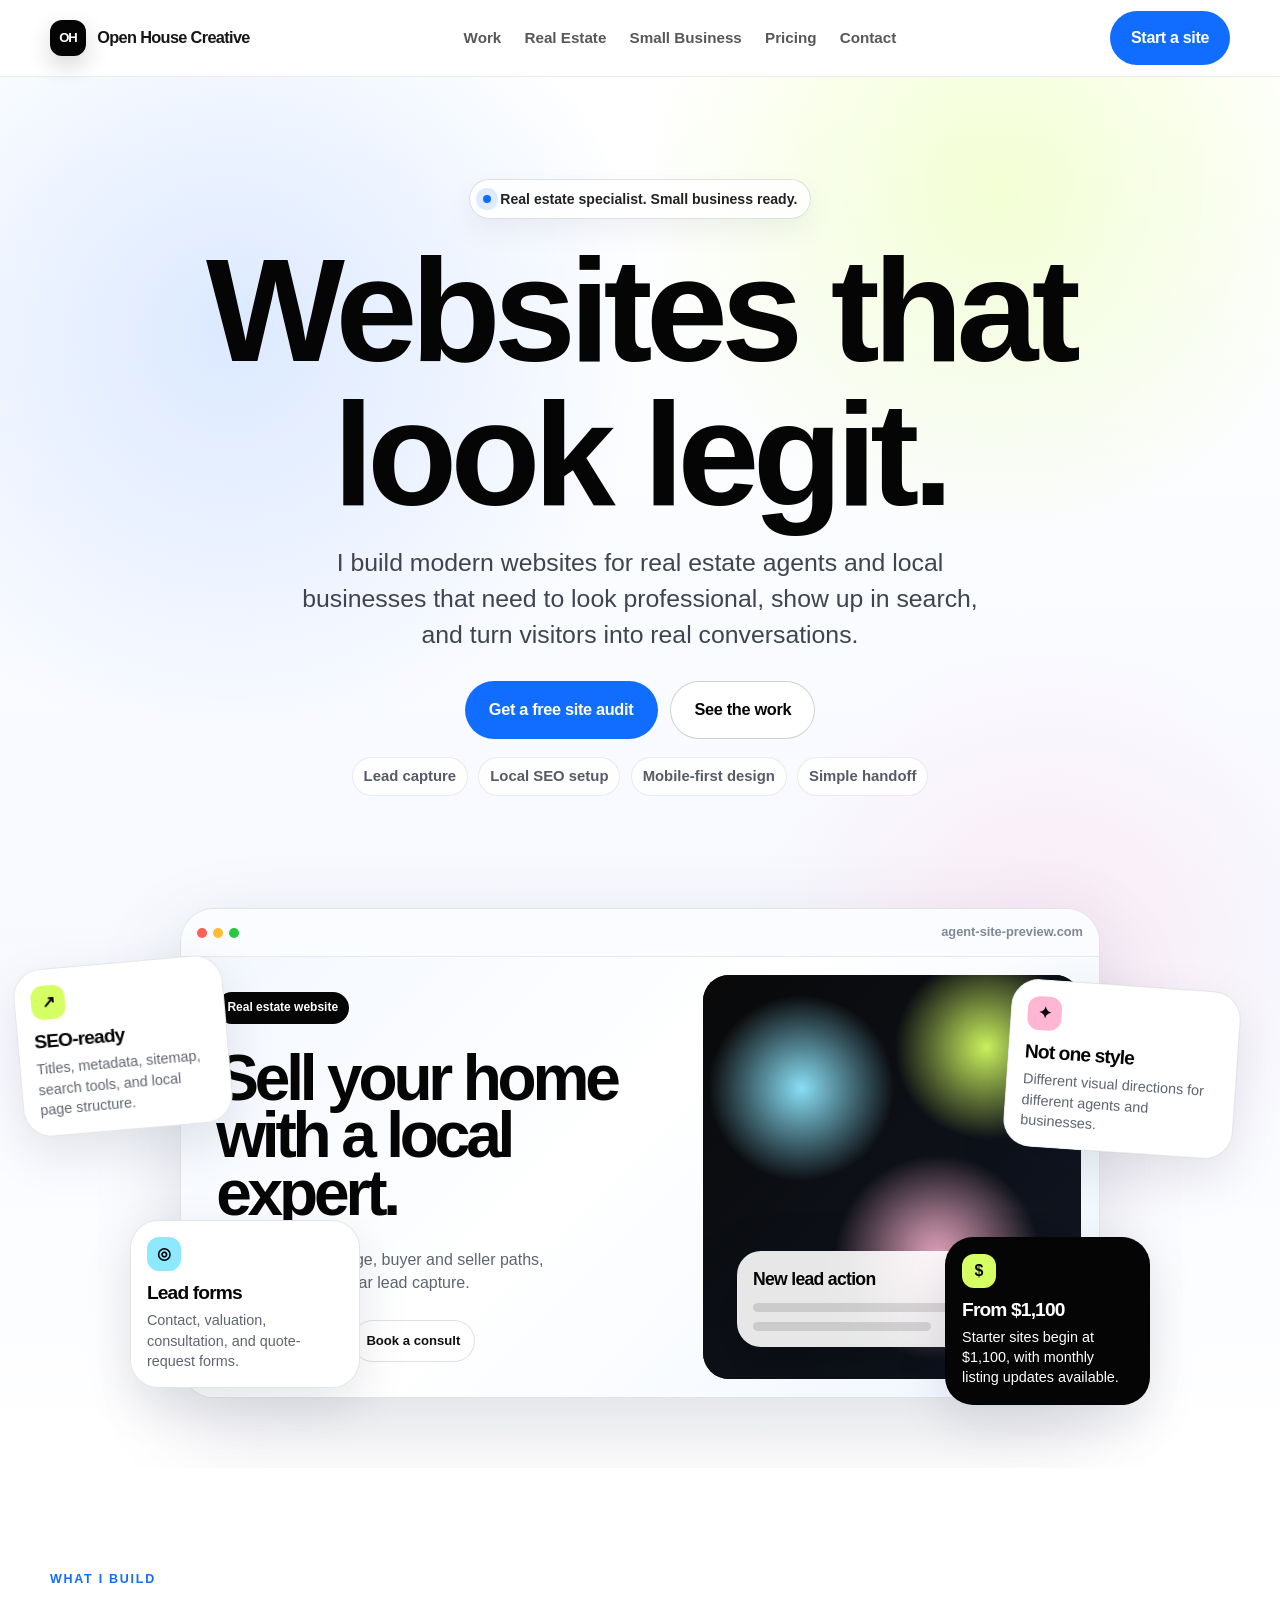
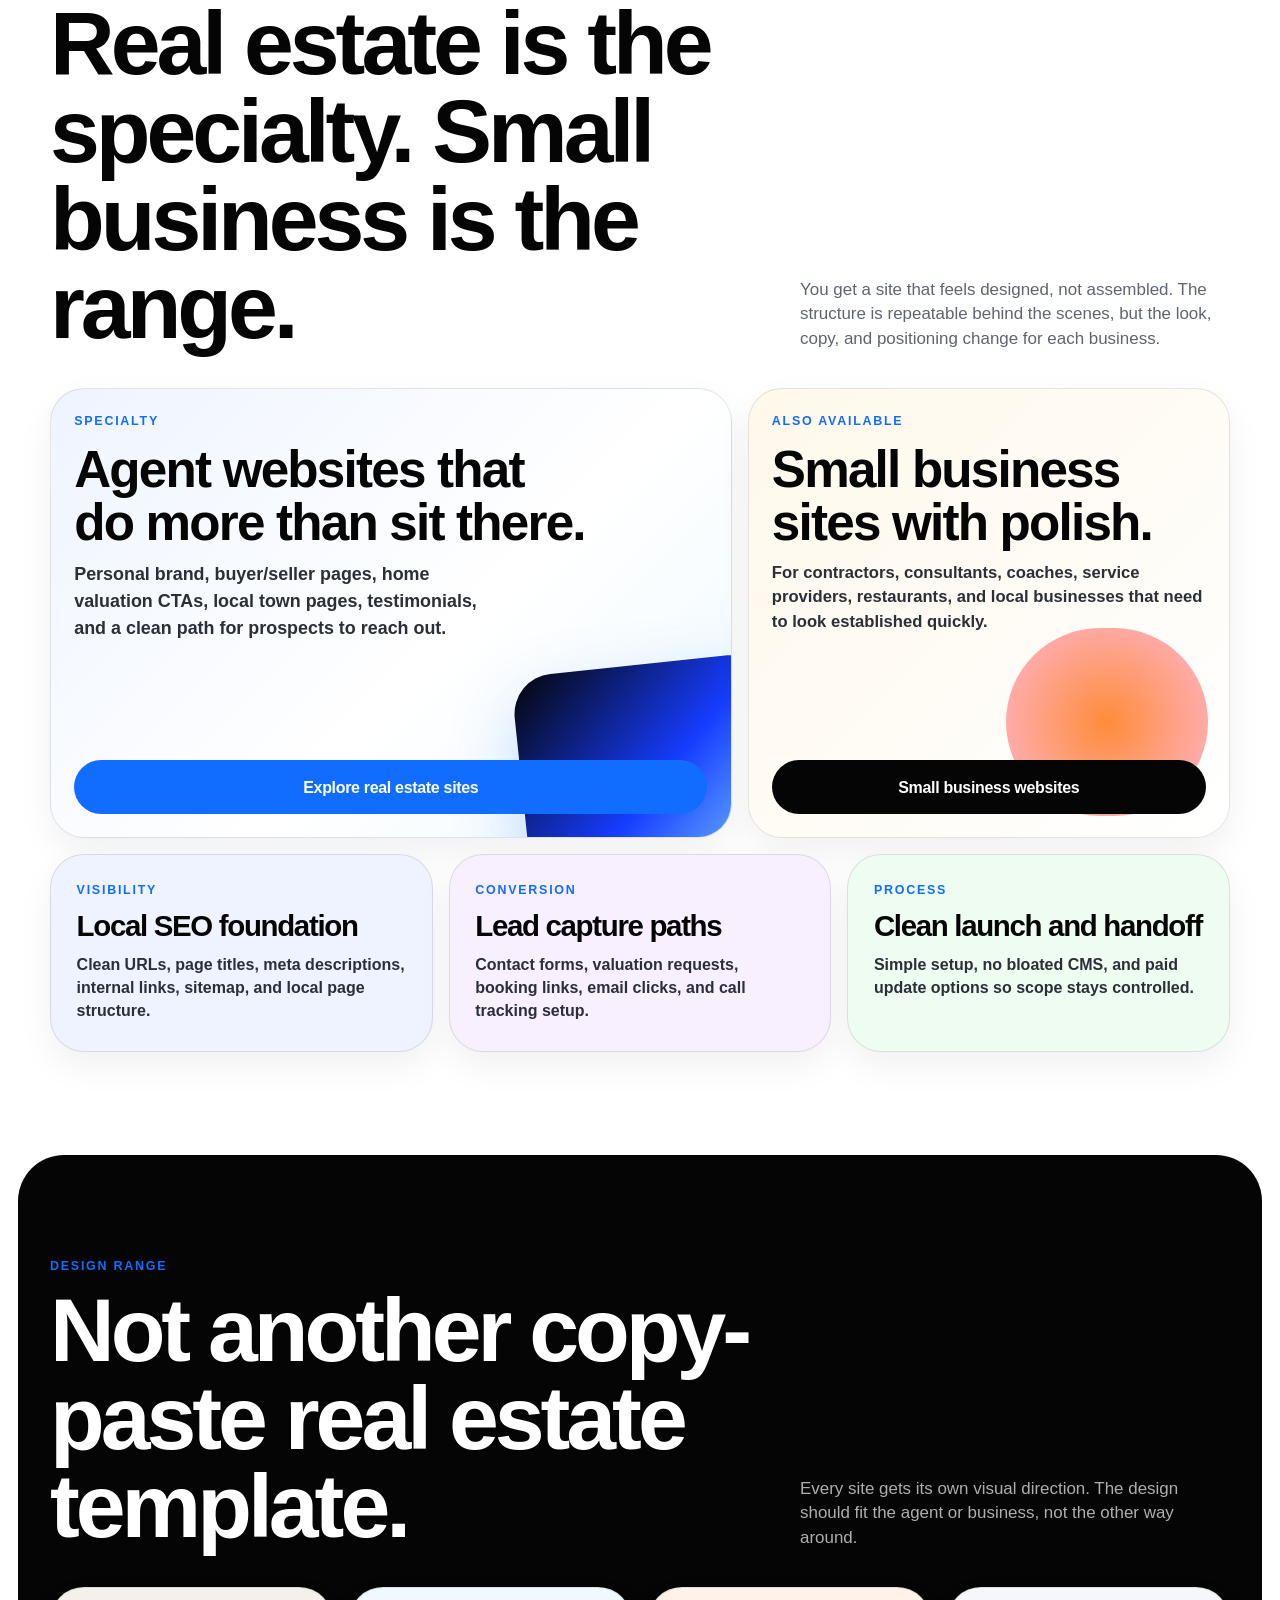
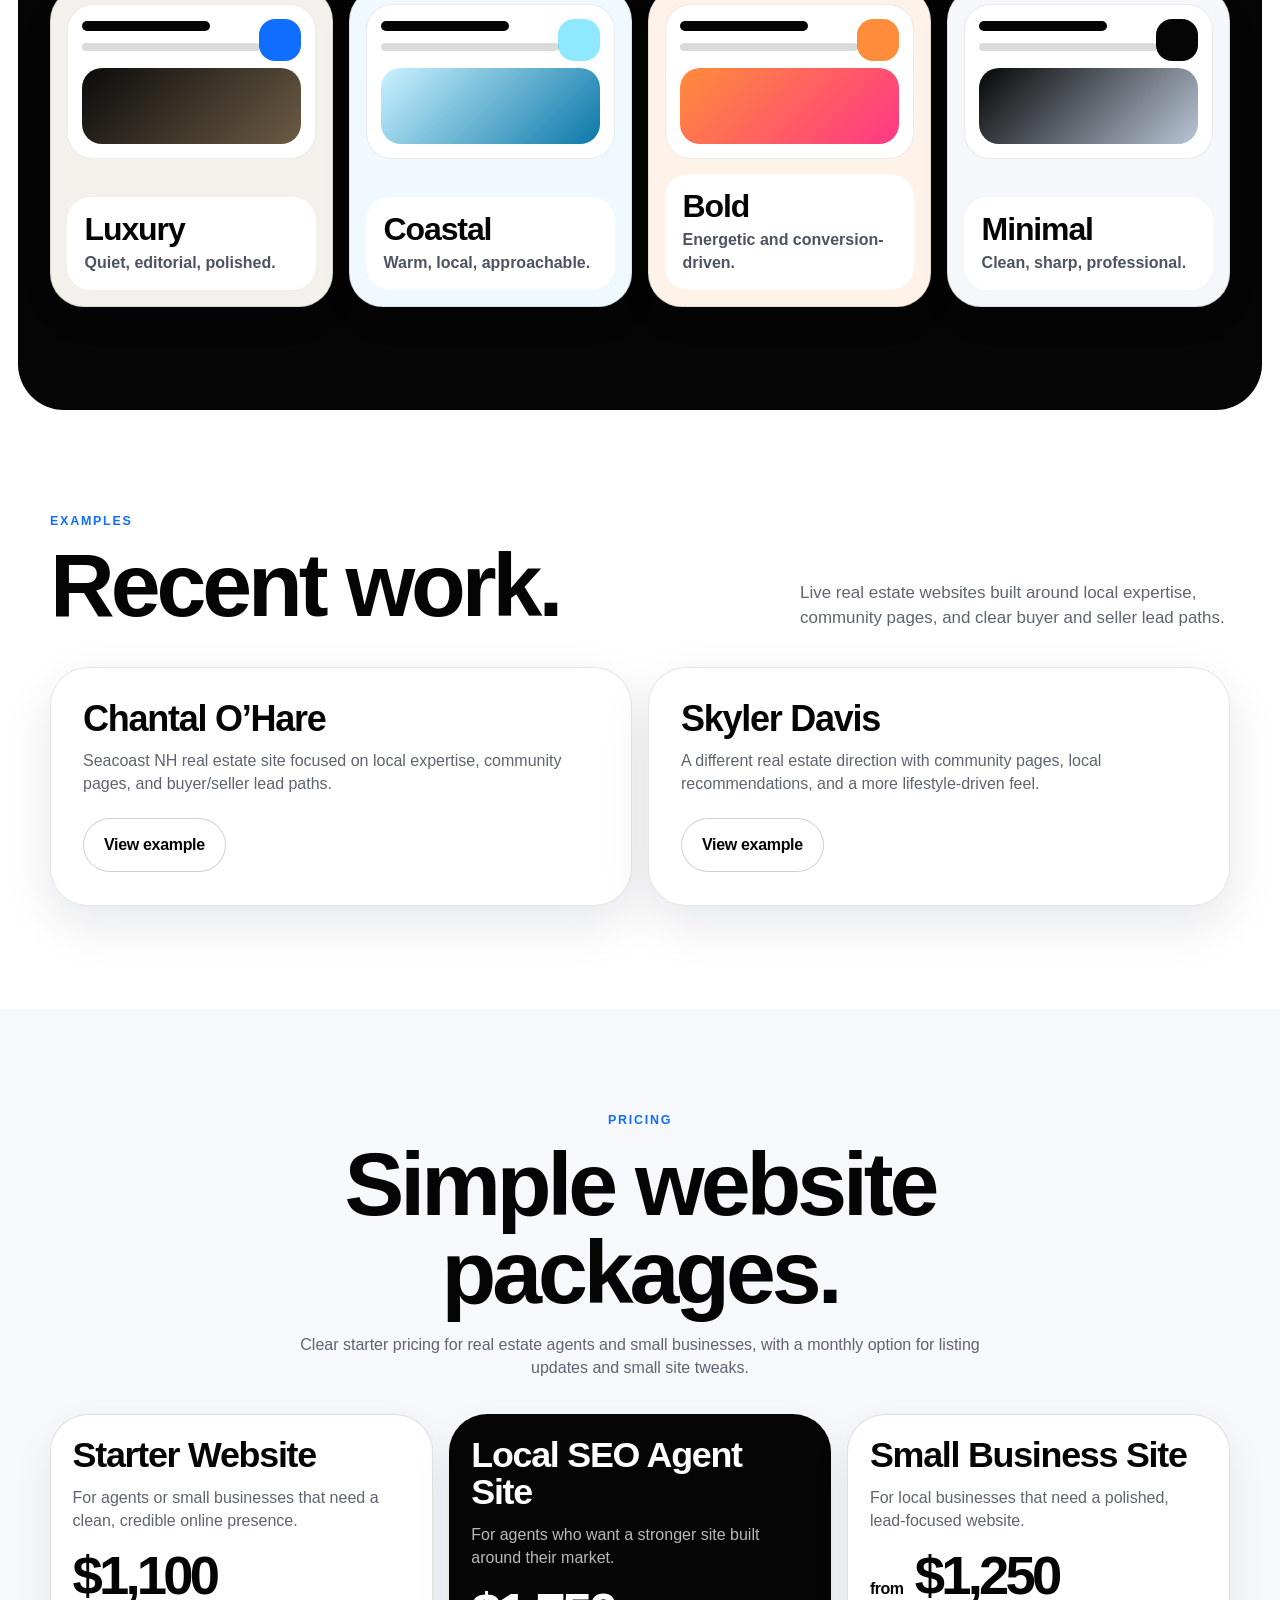
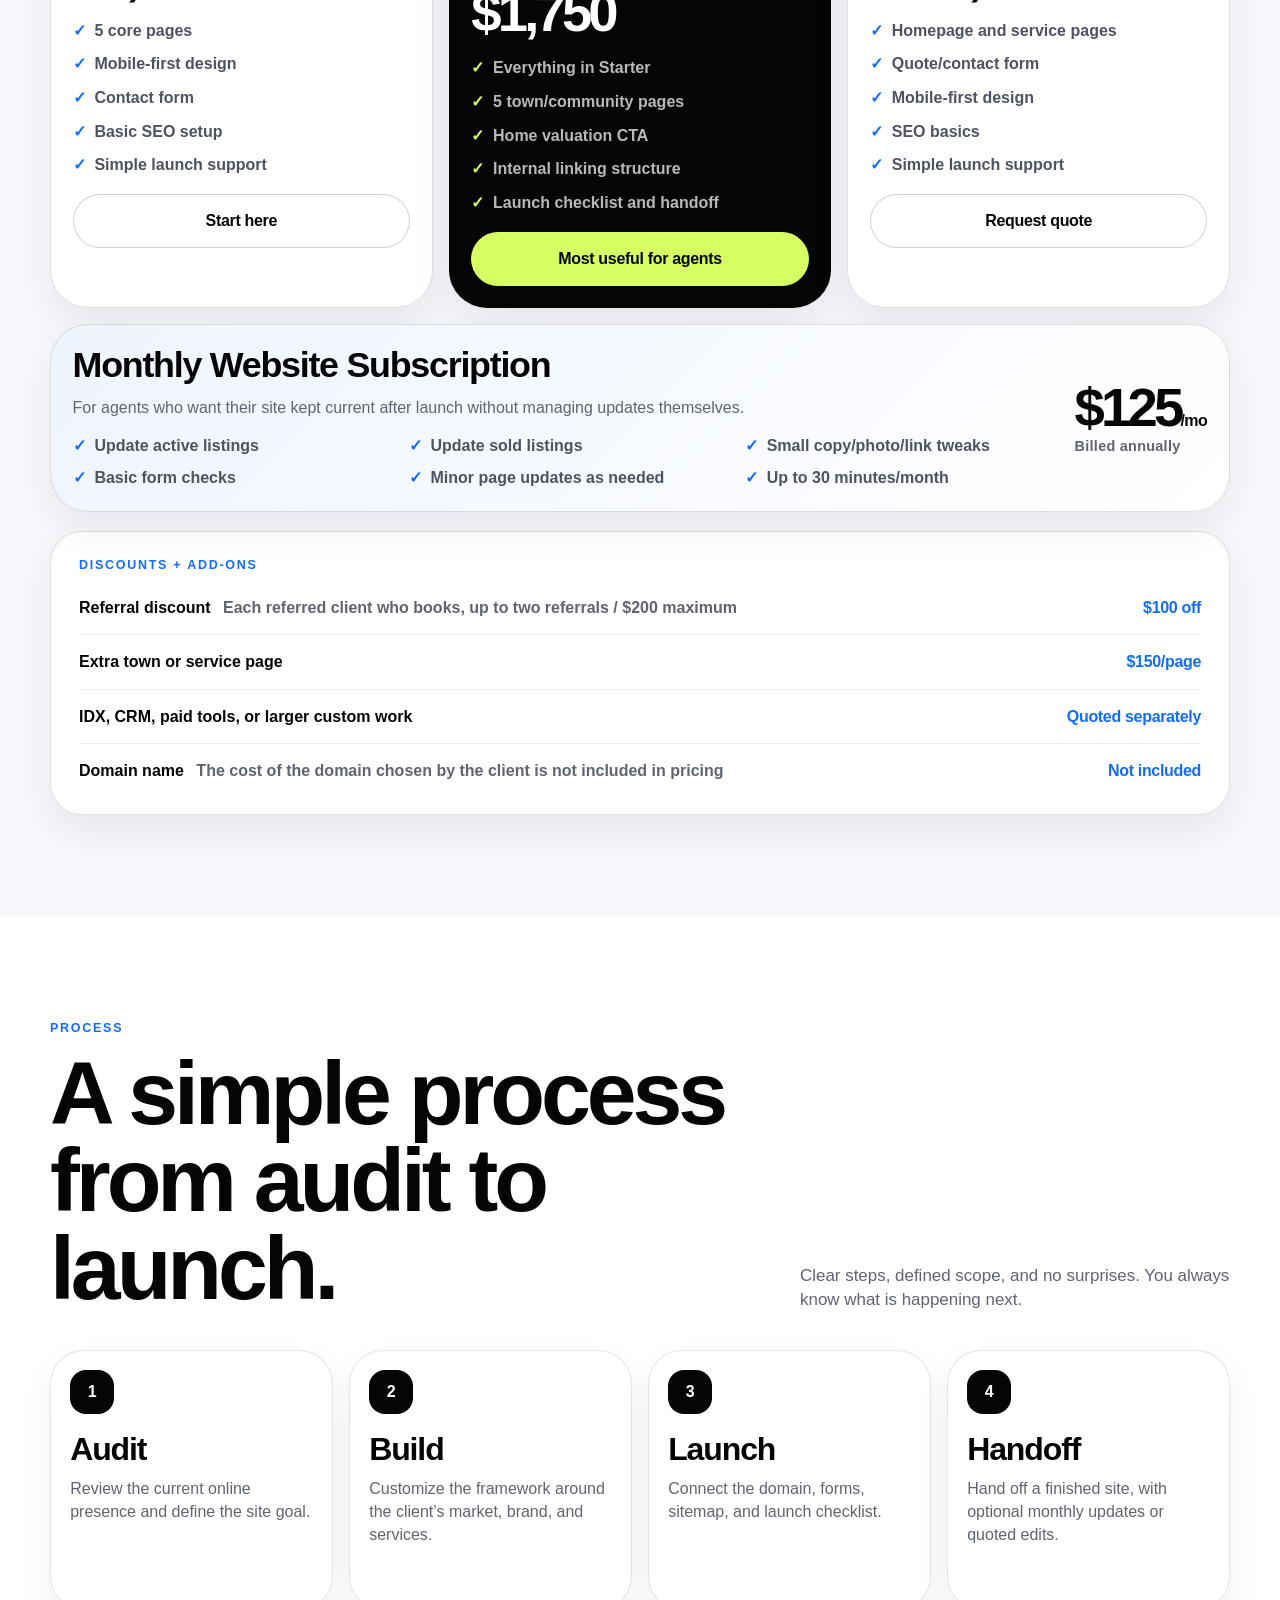
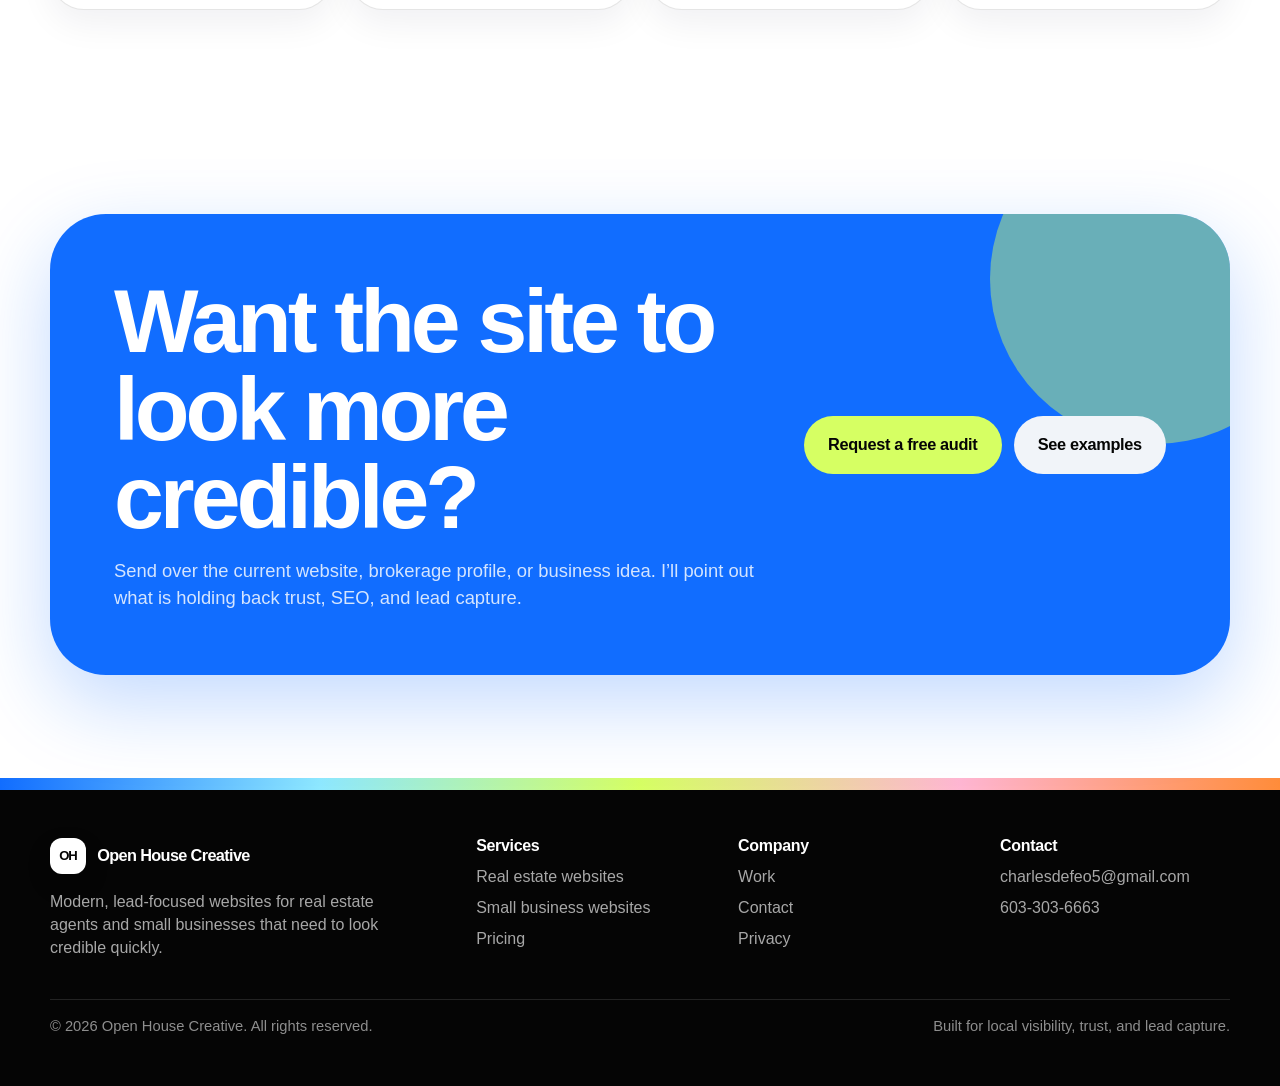
==== index.html @ 26222bb1 "Add files via upload" ====
<!doctype html>
<html lang="en">
<head>
<meta charset="utf-8">
<meta name="viewport" content="width=device-width, initial-scale=1">
<title>Open House Creative | Websites for Real Estate Agents &amp; Small Businesses</title>
<meta name="description" content="Premium, lead-focused websites for real estate agents and small businesses. Clean design, local SEO structure, conversion-focused pages, and simple pricing.">
<meta name="robots" content="index, follow">
<link rel="canonical" href="https://www.defeowebstudio.com/">
<meta property="og:title" content="Open House Creative | Websites for Real Estate Agents &amp; Small Businesses">
<meta property="og:description" content="Premium, lead-focused websites for real estate agents and small businesses. Clean design, local SEO structure, conversion-focused pages, and simple pricing.">
<meta property="og:type" content="website">
<meta property="og:url" content="https://www.defeowebstudio.com/">
<meta property="og:site_name" content="Open House Creative">
<meta name="twitter:card" content="summary">
<meta name="theme-color" content="#ffffff">
<link rel="icon" href="data:image/svg+xml,%3Csvg xmlns=%22http://www.w3.org/2000/svg%22 viewBox=%220 0 64 64%22%3E%3Crect width=%2264%22 height=%2264%22 rx=%2216%22 fill=%22%23050505%22/%3E%3Ctext x=%2232%22 y=%2245%22 font-family=%22Arial,sans-serif%22 font-size=%2228%22 font-weight=%22900%22 fill=%22%23fff%22 text-anchor=%22middle%22%3EOH%3C/text%3E%3C/svg%3E">
<style>
:root{
  --blue:#116dff;
  --blue2:#0049d8;
  --ink:#050505;
  --text:#161616;
  --muted:#5f6470;
  --soft:#f5f7fb;
  --soft2:#eef3ff;
  --line:rgba(5,5,5,.11);
  --white:#fff;
  --lime:#d6ff63;
  --pink:#ffb6d2;
  --orange:#ff8c3a;
  --aqua:#8ee8ff;
  --purple:#cab7ff;
  --shadow:0 30px 90px rgba(7,19,48,.13);
  --shadow2:0 18px 50px rgba(7,19,48,.10);
  --radius:32px;
  --radius2:46px;
  --max:1180px;
}
*{box-sizing:border-box}
html{scroll-behavior:smooth}
body{
  margin:0;
  font-family: ui-sans-serif, -apple-system, BlinkMacSystemFont, "Segoe UI", Roboto, Helvetica, Arial, sans-serif;
  color:var(--text);
  background:#fff;
  line-height:1.45;
  text-rendering:optimizeLegibility;
}
a{color:inherit;text-decoration:none}
img,svg{display:block;max-width:100%}
p{margin:0;color:var(--muted)}
h1,h2,h3,h4{margin:0;color:var(--ink);letter-spacing:-.065em;line-height:.94}
h1{font-size:clamp(4.2rem,11.5vw,10.6rem);font-weight:900;text-align:center;max-width:1120px;margin-inline:auto}
h2{font-size:clamp(3.1rem,7vw,7.2rem);font-weight:900;max-width:980px}
h3{font-size:clamp(1.65rem,2.8vw,3rem);font-weight:860;letter-spacing:-.055em}
.container{width:min(calc(100% - 36px),var(--max));margin-inline:auto}.wide{width:min(calc(100% - 36px),1380px);margin-inline:auto}
.skip{position:absolute;left:-9999px;top:auto}.skip:focus{left:1rem;top:1rem;z-index:1000;background:#fff;border:2px solid #000;border-radius:999px;padding:.7rem 1rem}
.topbar{position:sticky;top:0;z-index:90;background:rgba(255,255,255,.78);backdrop-filter:blur(24px);border-bottom:1px solid rgba(5,5,5,.075)}
.nav{height:76px;display:flex;align-items:center;justify-content:space-between;gap:1.1rem}.brand{display:flex;align-items:center;gap:.7rem;font-weight:800;letter-spacing:-.04em;font-size:1.02rem}.brand-mark{width:36px;height:36px;font-size:.82rem;border-radius:12px;background:#050505;color:#fff;display:grid;place-items:center;font-weight:900;letter-spacing:-.08em;box-shadow:0 10px 24px rgba(0,0,0,.16)}
.nav-links{display:flex;gap:1.45rem;align-items:center;font-weight:720;font-size:.95rem;color:#333}.nav-links a{opacity:.82}.nav-links a:hover,.nav-links a.active{opacity:1;color:var(--blue)}
.nav-actions{display:flex;align-items:center;gap:.75rem}.mobile-toggle{display:none;appearance:none;border:1px solid var(--line);border-radius:999px;background:#fff;padding:.75rem 1rem;font-weight:800}
.btn{display:inline-flex;align-items:center;justify-content:center;min-height:50px;padding:.9rem 1.25rem;border-radius:999px;font-weight:850;letter-spacing:-.02em;border:1.5px solid transparent;transition:transform .2s ease, box-shadow .2s ease, background .2s ease, border-color .2s ease;cursor:pointer;text-align:center;white-space:nowrap}.btn:hover{transform:translateY(-2px);box-shadow:0 15px 35px rgba(0,0,0,.12)}.btn-primary{background:var(--blue);color:#fff}.btn-primary:hover{background:#0757d9}.btn-dark{background:#050505;color:#fff}.btn-soft{background:#f1f4f9;color:#050505}.btn-outline{background:#fff;border-color:rgba(5,5,5,.18);color:#050505}.btn-lime{background:var(--lime);color:#050505}.btn-lg{min-height:58px;padding:1rem 1.45rem;font-size:1.02rem}
.hero{position:relative;overflow:hidden;padding:clamp(4rem,8vw,7.8rem) 0 2.2rem;background:linear-gradient(180deg,#fff 0%,#f7f9ff 62%,#fff 100%)}.hero::before{content:"";position:absolute;inset:0;background:radial-gradient(circle at 18% 18%,rgba(17,109,255,.14),transparent 27%),radial-gradient(circle at 78% 8%,rgba(214,255,99,.28),transparent 22%),radial-gradient(circle at 82% 62%,rgba(255,182,210,.22),transparent 22%);pointer-events:none}.hero-inner{position:relative;z-index:1;text-align:center}.eyebrow{display:inline-flex;align-items:center;gap:.6rem;border:1px solid rgba(5,5,5,.12);border-radius:999px;background:rgba(255,255,255,.8);box-shadow:0 12px 30px rgba(7,19,48,.06);padding:.55rem .8rem;font-size:.88rem;font-weight:800;color:#222;margin-bottom:1.15rem}.eyebrow .pulse{width:8px;height:8px;border-radius:50%;background:var(--blue);box-shadow:0 0 0 7px rgba(17,109,255,.13)}
.hero-lede{font-size:clamp(1.15rem,2.2vw,1.55rem);max-width:720px;margin:1.15rem auto 0;color:#3f4450;font-weight:520}.hero-actions{display:flex;flex-wrap:wrap;justify-content:center;gap:.8rem;margin-top:1.75rem}.hero-mini{margin-top:1.15rem;display:flex;flex-wrap:wrap;justify-content:center;gap:.65rem;color:#565b65;font-size:.93rem;font-weight:730}.hero-mini span{background:rgba(255,255,255,.78);border:1px solid rgba(5,5,5,.08);border-radius:999px;padding:.48rem .68rem}.showcase{position:relative;margin-top:clamp(2.8rem,6vw,5rem);min-height:560px}.showcase-stage{position:absolute;inset:0;display:grid;place-items:center}.browser{width:min(920px,92vw);border-radius:34px;background:#fff;box-shadow:var(--shadow);border:1px solid rgba(5,5,5,.11);overflow:hidden}.browser-top{height:48px;display:flex;align-items:center;justify-content:space-between;padding:0 1rem;background:#fbfcff;border-bottom:1px solid rgba(5,5,5,.08);color:#808895;font-weight:800;font-size:.8rem}.dots{display:flex;gap:.38rem}.dot{width:10px;height:10px;border-radius:50%;background:#ff5f57}.dot:nth-child(2){background:#febc2e}.dot:nth-child(3){background:#28c840}.browser-body{height:440px;background:linear-gradient(135deg,#f3f7ff 0%,#fff 45%,#eff5ff 100%);display:grid;grid-template-columns:1fr .82fr;gap:0}.mock-left{padding:2.2rem;display:flex;flex-direction:column;justify-content:space-between}.mock-kicker{width:max-content;border-radius:999px;background:#050505;color:#fff;padding:.45rem .7rem;font-size:.75rem;font-weight:850}.mock-title{font-size:clamp(2.5rem,5vw,5.2rem);line-height:.9;letter-spacing:-.065em;font-weight:900;color:#050505;max-width:440px}.mock-copy{font-size:1rem;max-width:360px}.mock-actions{display:flex;gap:.55rem;flex-wrap:wrap}.mock-pill{height:42px;border-radius:999px;padding:0 .85rem;display:inline-flex;align-items:center;background:#fff;border:1px solid rgba(5,5,5,.12);font-size:.82rem;font-weight:800;color:#111}.mock-right{position:relative;overflow:hidden;background:#050505;margin:1.1rem;border-radius:26px}.mock-right::before{content:"";position:absolute;inset:0;background:radial-gradient(circle at 26% 28%,var(--aqua),transparent 23%),radial-gradient(circle at 75% 18%,var(--lime),transparent 21%),radial-gradient(circle at 62% 70%,var(--pink),transparent 28%),linear-gradient(135deg,#0a0a0a,#121826);opacity:.96}.mock-card{position:absolute;left:9%;right:9%;bottom:8%;background:rgba(255,255,255,.9);backdrop-filter:blur(15px);border-radius:24px;padding:1rem;box-shadow:0 24px 60px rgba(0,0,0,.28)}.mock-card strong{display:block;color:#050505;font-size:1.1rem;letter-spacing:-.04em}.mock-line{height:9px;background:rgba(5,5,5,.12);border-radius:99px;margin-top:.65rem}.mock-line.short{width:64%}.float{position:absolute;z-index:3;background:#fff;border:1px solid rgba(5,5,5,.1);box-shadow:var(--shadow2);border-radius:28px;padding:1rem}.float h4{font-size:1.2rem;letter-spacing:-.045em;margin-bottom:.3rem}.float p{font-size:.9rem}.float-1{left:0;top:16%;width:210px;transform:rotate(-5deg)}.float-2{right:2%;top:20%;width:230px;transform:rotate(4deg)}.float-3{left:9%;bottom:8%;width:230px}.float-4{right:9%;bottom:5%;width:205px;background:#050505}.float-4 h4,.float-4 p{color:#fff}.spark{width:34px;height:34px;border-radius:12px;background:var(--lime);display:grid;place-items:center;margin-bottom:.7rem;color:#050505;font-weight:900}.section{padding:clamp(4.8rem,8vw,8.5rem) 0}.section-head{display:flex;justify-content:space-between;gap:2rem;align-items:flex-end;margin-bottom:2.3rem}.section-head p{max-width:430px;font-size:1.06rem}.kicker{color:var(--blue);font-weight:900;text-transform:uppercase;letter-spacing:.14em;font-size:.78rem;margin-bottom:.75rem}.center{text-align:center}.center h2,.center p{margin-inline:auto}.center p{max-width:680px}.black-section{background:#050505;color:#fff;border-radius:46px;margin-inline:18px}.black-section h2,.black-section h3{color:#fff}.black-section p{color:rgba(255,255,255,.68)}.solution-grid{display:grid;grid-template-columns:repeat(12,1fr);gap:1rem}.solution-card{position:relative;min-height:350px;border:1px solid rgba(5,5,5,.1);border-radius:34px;overflow:hidden;background:#f6f8fb;box-shadow:0 14px 35px rgba(7,19,48,.06);padding:1.45rem;display:flex;flex-direction:column;justify-content:space-between}.solution-card.large{grid-column:span 7;min-height:450px}.solution-card.side{grid-column:span 5}.solution-card.third{grid-column:span 4}.solution-card h3{font-size:clamp(2.1rem,4vw,4.6rem);max-width:520px}.solution-card p{max-width:520px;font-size:1.04rem}.real-card{background:linear-gradient(135deg,#eef4ff,#fff 58%,#eef9ff)}.real-card::after{content:"";position:absolute;right:-5%;bottom:-14%;width:430px;height:330px;border-radius:48px;background:linear-gradient(135deg,#050505,#163cff 52%,#8ee8ff);transform:rotate(-6deg);box-shadow:0 30px 70px rgba(17,109,255,.25)}.real-card .inside{position:relative;z-index:1}.biz-card{background:linear-gradient(135deg,#fff8eb,#fff)}.biz-card::after{content:"";position:absolute;right:1.3rem;bottom:1.3rem;width:42%;height:42%;border-radius:999px;background:radial-gradient(circle,var(--orange),var(--pink));filter:blur(.2px)}.seo-card{background:#eef3ff}.lead-card{background:#f8f0ff}.handoff-card{background:#effcf2}.range{display:grid;grid-template-columns:repeat(4,1fr);gap:1rem}.range-card{min-height:320px;border-radius:34px;padding:1rem;overflow:hidden;display:flex;flex-direction:column;justify-content:space-between;border:1px solid rgba(5,5,5,.1);box-shadow:0 14px 35px rgba(7,19,48,.06)}.range-card h3{font-size:2.35rem}.range-card p{font-weight:620}.thumb{height:155px;border-radius:26px;position:relative;overflow:hidden;background:#fff;border:1px solid rgba(5,5,5,.08)}.thumb::before,.thumb::after{content:"";position:absolute;border-radius:999px}.thumb::before{left:14px;top:16px;height:10px;width:52%;background:#050505}.thumb::after{left:14px;top:38px;height:8px;width:72%;background:rgba(5,5,5,.14)}.thumb .chip{position:absolute;right:14px;top:14px;width:42px;height:42px;border-radius:16px;background:var(--blue)}.thumb .photo{position:absolute;left:14px;right:14px;bottom:14px;height:76px;border-radius:20px;background:linear-gradient(135deg,#111,#116dff)}.lux{background:#f4f1ec}.lux .photo{background:linear-gradient(135deg,#0b0b0c,#6c5c44)}.coastal{background:#eff9ff}.coastal .photo{background:linear-gradient(135deg,#caf2ff,#0b77a8)}.bold{background:#fff2e8}.bold .photo{background:linear-gradient(135deg,#ff8c3a,#ff3786)}.minimal{background:#f6f7fb}.minimal .photo{background:linear-gradient(135deg,#050505,#b9c6d6)}.work-grid{display:grid;grid-template-columns:1fr 1fr;gap:1rem}.work-card{border-radius:38px;overflow:hidden;border:1px solid rgba(5,5,5,.1);background:#fff;box-shadow:var(--shadow2)}.work-visual{height:330px;background:#f6f8fb;position:relative;overflow:hidden;padding:1.1rem}.screen-mini{height:100%;border-radius:30px;background:#fff;border:1px solid rgba(5,5,5,.1);box-shadow:0 20px 50px rgba(7,19,48,.10);overflow:hidden}.screen-head{height:44px;border-bottom:1px solid rgba(5,5,5,.08);display:flex;align-items:center;justify-content:space-between;padding:0 1rem;color:#8b93a3;font-size:.78rem;font-weight:800}.screen-hero{height:160px;margin:1rem;border-radius:26px;background:linear-gradient(135deg,#0c2530,#99e0f4);position:relative;overflow:hidden}.screen-hero.sky{background:linear-gradient(135deg,#171717,#6b4cff,#ffb6d2)}.screen-hero::after{content:"";position:absolute;left:22px;bottom:22px;width:65%;height:48px;border-radius:18px;background:rgba(255,255,255,.78)}.screen-row{display:grid;grid-template-columns:repeat(3,1fr);gap:.7rem;padding:0 1rem}.screen-box{height:74px;border-radius:20px;background:#eef3ff}.work-content{padding:1.35rem 1.35rem 1.45rem}.tags{display:flex;gap:.5rem;flex-wrap:wrap;margin-bottom:.8rem}.tag{font-size:.75rem;font-weight:850;border-radius:999px;background:#f1f4f9;color:#363b45;padding:.4rem .6rem}.work-content h3{font-size:2.25rem;margin-bottom:.6rem}.work-content p{margin-bottom:1.1rem}.pricing-grid{display:grid;grid-template-columns:repeat(3,1fr);gap:1rem}.price-card{border:1px solid rgba(5,5,5,.12);border-radius:38px;background:#fff;padding:1.35rem;box-shadow:0 16px 40px rgba(7,19,48,.07);display:flex;flex-direction:column;gap:1.1rem}.price-card.featured{background:#050505;color:#fff;transform:translateY(-10px)}.price-card.featured h3,.price-card.featured .price{color:#fff}.price-card.featured p,.price-card.featured li{color:rgba(255,255,255,.72)}.price{font-size:3.4rem;letter-spacing:-.07em;line-height:.95;font-weight:900;color:#050505}.price small{font-size:1rem;letter-spacing:-.03em;color:inherit}.price-card ul{list-style:none;margin:0;padding:0;display:grid;gap:.65rem}.price-card li{color:#4d5360;font-weight:600;display:flex;gap:.55rem}.price-card li::before{content:"✓";color:var(--blue);font-weight:900}.price-card.featured li::before{color:var(--lime)}.quote-grid{display:grid;grid-template-columns:repeat(3,1fr);gap:1rem}.quote{border:1px solid rgba(255,255,255,.12);border-radius:34px;padding:1.25rem;background:rgba(255,255,255,.07);min-height:270px;display:flex;flex-direction:column;justify-content:space-between}.quote p{font-size:1.08rem;color:rgba(255,255,255,.82)}.quote .person{border-top:1px solid rgba(255,255,255,.12);padding-top:1rem;font-weight:850;color:#fff}.process{display:grid;grid-template-columns:repeat(4,1fr);gap:1rem}.step{border:1px solid rgba(5,5,5,.1);border-radius:34px;padding:1.2rem;background:#fff;min-height:260px;box-shadow:0 14px 35px rgba(7,19,48,.06)}.step-num{width:44px;height:44px;border-radius:16px;background:#050505;color:#fff;display:grid;place-items:center;font-weight:900;margin-bottom:1.2rem}.step h3{font-size:2rem;margin-bottom:.65rem}.cta{padding:clamp(4.8rem,8vw,8.5rem) 0}.cta-box{position:relative;overflow:hidden;border-radius:56px;background:#116dff;color:#fff;padding:clamp(2rem,5vw,4rem);display:grid;grid-template-columns:1fr auto;gap:2rem;align-items:center;box-shadow:0 28px 80px rgba(17,109,255,.25)}.cta-box::after{content:"";position:absolute;right:-90px;top:-100px;width:330px;height:330px;border-radius:50%;background:rgba(214,255,99,.45)}.cta-box h2{color:#fff;font-size:clamp(3rem,7vw,6.5rem)}.cta-box p{color:rgba(255,255,255,.82);font-size:1.15rem;max-width:640px;margin-top:1rem}.cta-actions{position:relative;z-index:1;display:flex;gap:.75rem;flex-wrap:wrap;justify-content:flex-end}.page-hero{padding:clamp(4rem,8vw,7.2rem) 0;background:linear-gradient(180deg,#fff,#f6f8ff)}.page-hero h1{text-align:left;max-width:1000px;margin:0}.page-hero p{font-size:clamp(1.12rem,2vw,1.42rem);max-width:750px;margin-top:1.15rem}.page-grid{display:grid;grid-template-columns:1.05fr .95fr;gap:1rem;align-items:stretch}.big-panel{border-radius:42px;background:#f6f8fb;border:1px solid rgba(5,5,5,.1);padding:clamp(1.4rem,3vw,2.4rem);min-height:430px}.big-panel.blue{background:#116dff;color:#fff}.big-panel.blue h2,.big-panel.blue h3{color:#fff}.big-panel.blue p{color:rgba(255,255,255,.78)}.feature-list{display:grid;gap:.85rem;margin-top:1.2rem}.feature{display:flex;gap:.75rem;align-items:flex-start;background:rgba(255,255,255,.62);border:1px solid rgba(5,5,5,.08);border-radius:22px;padding:.9rem}.blue .feature{background:rgba(255,255,255,.12);border-color:rgba(255,255,255,.14)}.feature strong{display:block;font-size:1.02rem;color:inherit}.feature p{font-size:.95rem;margin-top:.15rem}.feature-dot{width:32px;height:32px;flex:0 0 auto;border-radius:12px;background:var(--lime);color:#050505;display:grid;place-items:center;font-weight:900}.mini-grid{display:grid;grid-template-columns:repeat(3,1fr);gap:1rem}.mini-panel{border:1px solid rgba(5,5,5,.1);border-radius:34px;padding:1.2rem;background:#fff;min-height:210px;box-shadow:0 14px 35px rgba(7,19,48,.06)}.mini-panel h3{font-size:2.05rem;margin-bottom:.7rem}.contact-grid{display:grid;grid-template-columns:.9fr 1.1fr;gap:1rem}.form-card{border-radius:42px;background:#fff;box-shadow:var(--shadow2);border:1px solid rgba(5,5,5,.1);padding:clamp(1.25rem,3vw,2rem)}.form-grid{display:grid;gap:.9rem}label{font-size:.9rem;font-weight:850;color:#111}.field{display:grid;gap:.35rem}input,select,textarea{width:100%;border:1px solid rgba(5,5,5,.15);border-radius:18px;padding:.95rem 1rem;font:inherit;background:#f9fafc;color:#111;outline:none}textarea{min-height:130px;resize:vertical}input:focus,select:focus,textarea:focus{border-color:var(--blue);box-shadow:0 0 0 4px rgba(17,109,255,.1)}.fine{font-size:.86rem;color:#707783}.footer{background:#050505;color:#fff;padding:3rem 0}.footer-grid{display:grid;grid-template-columns:1.2fr repeat(3,.7fr);gap:2rem}.footer h4{color:#fff;font-size:1rem;letter-spacing:-.02em;margin-bottom:.8rem}.footer p,.footer a{color:rgba(255,255,255,.65)}.footer a:hover{color:#fff}.footer-links{display:grid;gap:.48rem}.bottom{border-top:1px solid rgba(255,255,255,.12);margin-top:2.5rem;padding-top:1rem;display:flex;justify-content:space-between;gap:1rem;flex-wrap:wrap;color:rgba(255,255,255,.55);font-size:.92rem}.accent-line{height:12px;background:linear-gradient(90deg,var(--blue),var(--aqua),var(--lime),var(--pink),var(--orange))}
@media (prefers-reduced-motion:no-preference){.browser{animation:rise .8s ease both}.float{animation:floaty 7s ease-in-out infinite}.float-2{animation-delay:1.2s}.float-3{animation-delay:2.3s}.float-4{animation-delay:3s}@keyframes rise{from{opacity:0;transform:translateY(30px) scale(.98)}to{opacity:1;transform:translateY(0) scale(1)}}@keyframes floaty{0%,100%{transform:translateY(0) rotate(var(--r,0deg))}50%{transform:translateY(-12px) rotate(var(--r,0deg))}}.float-1{--r:-5deg}.float-2{--r:4deg}}
@media(max-width:1050px){.nav-links{display:none;position:absolute;top:76px;left:18px;right:18px;background:#fff;border:1px solid rgba(5,5,5,.12);border-radius:26px;padding:1rem;box-shadow:var(--shadow2);flex-direction:column;align-items:flex-start}.nav-links.open{display:flex}.mobile-toggle{display:inline-flex}.nav-actions .desktop-cta{display:none}.showcase{min-height:780px}.browser-body{grid-template-columns:1fr;height:auto}.mock-right{min-height:300px}.float{position:relative;display:inline-block;margin:.6rem}.showcase-stage{position:relative}.float-wrap{display:flex;flex-wrap:wrap;justify-content:center;margin-top:1rem}.float-1,.float-2,.float-3,.float-4{left:auto;right:auto;top:auto;bottom:auto;transform:none}.solution-grid{grid-template-columns:1fr}.solution-card.large,.solution-card.side,.solution-card.third{grid-column:auto}.range,.pricing-grid,.quote-grid,.process,.mini-grid,.work-grid,.page-grid,.contact-grid{grid-template-columns:1fr 1fr}.section-head,.cta-box{display:grid;grid-template-columns:1fr}.cta-actions{justify-content:flex-start}.footer-grid{grid-template-columns:1fr 1fr}}
@media(max-width:720px){.container,.wide{width:min(calc(100% - 28px),var(--max))}.nav{height:68px}.nav-links{top:68px}h1{font-size:clamp(3.75rem,18vw,6.4rem)}h2{font-size:clamp(3rem,14vw,5rem)}.hero{padding-top:3.4rem}.hero-actions .btn{width:100%}.showcase{min-height:auto}.browser{width:100%;border-radius:26px}.browser-body{height:auto}.mock-left{padding:1.2rem}.mock-title{font-size:3.2rem}.mock-right{min-height:250px;margin:.8rem}.float-wrap{display:grid;grid-template-columns:1fr}.float{width:100%}.black-section{border-radius:32px;margin-inline:10px}.range,.pricing-grid,.quote-grid,.process,.mini-grid,.work-grid,.page-grid,.contact-grid{grid-template-columns:1fr}.solution-card{min-height:300px;border-radius:28px}.solution-card.large{min-height:380px}.real-card::after{opacity:.22}.section-head{gap:1rem}.work-visual{height:260px}.cta-box{border-radius:34px}.footer-grid{grid-template-columns:1fr}.bottom{display:grid}.brand span:last-child{display:none}}
.price-card.subscription{grid-column:1/-1;display:grid;grid-template-columns:1fr auto;align-items:center;background:linear-gradient(135deg,#eef4ff,#fff)}.price-card.subscription ul{grid-template-columns:repeat(4,minmax(0,1fr));gap:.75rem}.pricing-note{margin-top:1rem;border:1px solid rgba(5,5,5,.1);border-radius:22px;background:#fff;padding:1rem 1.15rem;color:#4d5360;font-weight:650;box-shadow:0 10px 28px rgba(7,19,48,.05)}@media(max-width:1050px){.price-card.subscription{grid-template-columns:1fr}.price-card.subscription ul{grid-template-columns:1fr 1fr}}@media(max-width:720px){.price-card.subscription ul{grid-template-columns:1fr}}

.solution-card.third{min-height:0;justify-content:flex-start;padding:1.6rem 1.6rem 1.8rem}
.solution-card.third h3{font-size:clamp(1.6rem,2.3vw,2.2rem);letter-spacing:-.045em;line-height:1.02;margin-bottom:.75rem}
.solution-card.third p{font-size:1rem}
.range-card>div:last-child{background:#fff;border-radius:24px;padding:1rem 1.1rem}
.black-section .range-card h3{color:#050505;font-size:2rem;margin-bottom:.3rem}
.black-section .range-card p{color:#4d5360}
.work-card{display:flex;flex-direction:column}
.work-content{padding:2rem 2rem 2.1rem;display:flex;flex-direction:column;align-items:flex-start;height:100%}
.work-content p{flex:1;margin-bottom:1.4rem}
.addons{margin-top:1.2rem;border:1px solid rgba(5,5,5,.12);border-radius:32px;background:#fff;padding:1.5rem 1.75rem 1rem;box-shadow:0 16px 40px rgba(7,19,48,.07)}
.addons .kicker{margin-bottom:.4rem}
.addon-row{display:flex;justify-content:space-between;align-items:baseline;gap:1.5rem;padding:.95rem 0;border-top:1px solid rgba(5,5,5,.08);color:#5f6470;font-weight:550}
.addons .kicker+.addon-row{border-top:0}
.addon-row strong{color:#050505;font-weight:800;margin-right:.5rem}
.price-card.subscription ul{grid-template-columns:repeat(3,minmax(0,1fr));gap:.7rem 1.5rem;margin-top:1.1rem;align-items:start}
.price-card.subscription li{line-height:1.3}
@media(max-width:1050px){.price-card.subscription ul{grid-template-columns:1fr 1fr}}
@media(max-width:720px){.price-card.subscription ul{grid-template-columns:1fr}}
.addon-val{flex:none;color:var(--blue);font-weight:900;letter-spacing:-.02em}
@media(max-width:720px){.addon-row{flex-direction:column;gap:.35rem}.addons{border-radius:26px;padding:1.25rem 1.25rem .75rem}.work-content{padding:1.5rem}}

h1,h2{letter-spacing:-.045em;line-height:.98}
h3{letter-spacing:-.035em;line-height:1.05}
.center h2+p,.center p{margin-top:1rem}
.solution-card h3,.price-card h3,.work-content h3,.cta-box h2{margin-bottom:.7rem}
.section-head h2{margin-bottom:0}
.price-card.featured{transform:none}
.solution-card .btn{position:relative;z-index:2}
.solution-card .inside,.solution-card>div{position:relative;z-index:2}
.footer .brand span:last-child{color:#fff}
.solution-card p{color:#2b2f38;font-weight:550}
.solution-card.large p{font-size:1.12rem;line-height:1.5}
.float h4{line-height:1.1;margin-bottom:.45rem}
.float p{line-height:1.4}
.solution-card.real-card p{color:#2b2f38;font-weight:550;max-width:430px}
.solution-card.real-card::after{inset:auto -50px -60px auto !important;width:38%;height:52%;border-radius:40px}
@media(max-width:720px){.solution-card.real-card::after{width:45%;height:30%;opacity:.5}}
@media(max-width:720px){
.float-wrap{gap:.75rem;padding:0 2px}
.float{margin:0!important;width:100%;animation:none!important;transform:none!important}
.mock-title{font-size:2.6rem}
.mock-left{gap:1rem}
.kicker{font-size:.8rem}
.hero-mini{gap:.5rem}
h1{font-size:clamp(3.2rem,15vw,5rem)}
h2{font-size:clamp(2.4rem,11vw,3.6rem)}
.solution-card h3{font-size:2rem}
.work-content h3,.range-card h3,.black-section .range-card h3{font-size:1.9rem}
.step h3{font-size:1.75rem}
.section{padding-block:4rem}
.price-card{border-radius:28px}
.price-card .btn,.work-content .btn,.solution-card .btn,.cta-actions .btn{width:100%}
.cta-actions{display:grid;gap:.7rem;width:100%}
.brand{min-height:44px}
.solution-card.real-card::after{width:40%;height:28%;opacity:.35}
.solution-card.real-card p{max-width:none}
.bottom{gap:.4rem}
}
</style>
<script type="application/ld+json">{"@context": "https://schema.org", "@type": "ProfessionalService", "name": "Open House Creative", "description": "Lead-focused website design for real estate agents and small businesses.", "telephone": "+1-603-303-6663", "email": "charlesdefeo5@gmail.com", "url": "https://www.defeowebstudio.com", "areaServed": "United States", "serviceType": ["Real estate agent website design", "Small business website design", "Local SEO website design"]}</script>
</head>
<body>
<a class="skip" href="#main">Skip to content</a>

<header class="topbar">
  <div class="container nav">
    <a class="brand" href="index.html" aria-label="Open House Creative home"><span class="brand-mark">OH</span><span>Open House Creative</span></a>
    <nav class="nav-links" id="main-nav" aria-label="Main navigation">
      <a href="work.html">Work</a>
      <a href="real-estate-websites.html">Real Estate</a>
      <a href="small-business-websites.html">Small Business</a>
      <a href="index.html#pricing">Pricing</a>
      <a href="contact.html">Contact</a>
    </nav>
    <div class="nav-actions">
      <a class="btn btn-primary desktop-cta" href="contact.html">Start a site</a>
      <button class="mobile-toggle" type="button" onclick="toggleMenu()" aria-label="Open menu" aria-expanded="false" aria-controls="main-nav">Menu</button>
    </div>
  </div>
</header>
<main id="main">
  <section class="hero">
    <div class="container hero-inner">
      <div class="eyebrow"><span class="pulse"></span>Real estate specialist. Small business ready.</div>
      <h1>Websites that look legit.</h1>
      <p class="hero-lede">I build modern websites for real estate agents and local businesses that need to look professional, show up in search, and turn visitors into real conversations.</p>
      <div class="hero-actions">
        <a class="btn btn-primary btn-lg" href="contact.html">Get a free site audit</a>
        <a class="btn btn-outline btn-lg" href="work.html">See the work</a>
      </div>
      <div class="hero-mini"><span>Lead capture</span><span>Local SEO setup</span><span>Mobile-first design</span><span>Simple handoff</span></div>
    </div>
    <div class="wide showcase" aria-label="Website design preview">
      <div class="showcase-stage">
        <div class="browser">
          <div class="browser-top"><div class="dots"><span class="dot"></span><span class="dot"></span><span class="dot"></span></div><span>agent-site-preview.com</span></div>
          <div class="browser-body">
            <div class="mock-left">
              <div class="mock-kicker">Real estate website</div>
              <div class="mock-title">Sell your home with a local expert.</div>
              <p class="mock-copy">A premium homepage, buyer and seller paths, town pages, and clear lead capture.</p>
              <div class="mock-actions"><span class="mock-pill">Home valuation</span><span class="mock-pill">Book a consult</span></div>
            </div>
            <div class="mock-right"><div class="mock-card"><strong>New lead action</strong><div class="mock-line"></div><div class="mock-line short"></div></div></div>
          </div>
        </div>
      </div>
      <div class="float-wrap">
        <div class="float float-1"><div class="spark">↗</div><h4>SEO-ready</h4><p>Titles, metadata, sitemap, search tools, and local page structure.</p></div>
        <div class="float float-2"><div class="spark" style="background:var(--pink)">✦</div><h4>Not one style</h4><p>Different visual directions for different agents and businesses.</p></div>
        <div class="float float-3"><div class="spark" style="background:var(--aqua)">◎</div><h4>Lead forms</h4><p>Contact, valuation, consultation, and quote-request forms.</p></div>
        <div class="float float-4"><div class="spark">$</div><h4>From $1,100</h4><p>Starter sites begin at $1,100, with monthly listing updates available.</p></div>
      </div>
    </div>
  </section>

  <section class="section">
    <div class="container section-head">
      <div><div class="kicker">What I build</div><h2>Real estate is the specialty. Small business is the range.</h2></div>
      <p>You get a site that feels designed, not assembled. The structure is repeatable behind the scenes, but the look, copy, and positioning change for each business.</p>
    </div>
    <div class="container solution-grid">
      <article class="solution-card large real-card">
        <div class="inside"><div class="kicker">Specialty</div><h3>Agent websites that do more than sit there.</h3><p>Personal brand, buyer/seller pages, home valuation CTAs, local town pages, testimonials, and a clean path for prospects to reach out.</p></div>
        <a class="btn btn-primary" href="real-estate-websites.html">Explore real estate sites</a>
      </article>
      <article class="solution-card side biz-card">
        <div><div class="kicker">Also available</div><h3>Small business sites with polish.</h3><p>For contractors, consultants, coaches, service providers, restaurants, and local businesses that need to look established quickly.</p></div>
        <a class="btn btn-dark" href="small-business-websites.html">Small business websites</a>
      </article>
      <article class="solution-card third seo-card"><div><div class="kicker">Visibility</div><h3>Local SEO foundation</h3><p>Clean URLs, page titles, meta descriptions, internal links, sitemap, and local page structure.</p></div></article>
      <article class="solution-card third lead-card"><div><div class="kicker">Conversion</div><h3>Lead capture paths</h3><p>Contact forms, valuation requests, booking links, email clicks, and call tracking setup.</p></div></article>
      <article class="solution-card third handoff-card"><div><div class="kicker">Process</div><h3>Clean launch and handoff</h3><p>Simple setup, no bloated CMS, and paid update options so scope stays controlled.</p></div></article>
    </div>
  </section>

  <section class="section black-section">
    <div class="container section-head">
      <div><div class="kicker">Design range</div><h2>Not another copy-paste real estate template.</h2></div>
      <p>Every site gets its own visual direction. The design should fit the agent or business, not the other way around.</p>
    </div>
    <div class="container range">
      <div class="range-card lux"><div class="thumb"><span class="chip"></span><span class="photo"></span></div><div><h3>Luxury</h3><p>Quiet, editorial, polished.</p></div></div>
      <div class="range-card coastal"><div class="thumb"><span class="chip" style="background:#8ee8ff"></span><span class="photo"></span></div><div><h3>Coastal</h3><p>Warm, local, approachable.</p></div></div>
      <div class="range-card bold"><div class="thumb"><span class="chip" style="background:#ff8c3a"></span><span class="photo"></span></div><div><h3>Bold</h3><p>Energetic and conversion-driven.</p></div></div>
      <div class="range-card minimal"><div class="thumb"><span class="chip" style="background:#050505"></span><span class="photo"></span></div><div><h3>Minimal</h3><p>Clean, sharp, professional.</p></div></div>
    </div>
  </section>

  <section class="section">
    <div class="container section-head">
      <div><div class="kicker">Examples</div><h2>Recent work.</h2></div>
      <p>Live real estate websites built around local expertise, community pages, and clear buyer and seller lead paths.</p>
    </div>
    <div class="container work-grid">
      <article class="work-card">
        
        <div class="work-content"><h3>Chantal O’Hare</h3><p>Seacoast NH real estate site focused on local expertise, community pages, and buyer/seller lead paths.</p><a class="btn btn-outline" href="https://seacoastfinehomes.com/" target="_blank" rel="noopener">View example</a></div>
      </article>
      <article class="work-card">
        
        <div class="work-content"><h3>Skyler Davis</h3><p>A different real estate direction with community pages, local recommendations, and a more lifestyle-driven feel.</p><a class="btn btn-outline" href="https://skylerdavisgroup.com/" target="_blank" rel="noopener">View example</a></div>
      </article>
    </div>
  </section>

  <section class="section" id="pricing" style="background:#f6f8fb">
    <div class="container center" style="margin-bottom:2.2rem"><div class="kicker">Pricing</div><h2>Simple website packages.</h2><p>Clear starter pricing for real estate agents and small businesses, with a monthly option for listing updates and small site tweaks.</p></div>
    <div class="container pricing-grid">
      <article class="price-card"><div><h3>Starter Website</h3><p>For agents or small businesses that need a clean, credible online presence.</p></div><div class="price">$1,100</div><ul><li>5 core pages</li><li>Mobile-first design</li><li>Contact form</li><li>Basic SEO setup</li><li>Simple launch support</li></ul><a class="btn btn-outline" href="contact.html">Start here</a></article>
      <article class="price-card featured"><div><h3>Local SEO Agent Site</h3><p>For agents who want a stronger site built around their market.</p></div><div class="price">$1,750</div><ul><li>Everything in Starter</li><li>5 town/community pages</li><li>Home valuation CTA</li><li>Internal linking structure</li><li>Launch checklist and handoff</li></ul><a class="btn btn-lime" href="contact.html">Most useful for agents</a></article>
      <article class="price-card"><div><h3>Small Business Site</h3><p>For local businesses that need a polished, lead-focused website.</p></div><div class="price"><small>from</small> $1,250</div><ul><li>Homepage and service pages</li><li>Quote/contact form</li><li>Mobile-first design</li><li>SEO basics</li><li>Simple launch support</li></ul><a class="btn btn-outline" href="contact.html">Request quote</a></article>
      <article class="price-card subscription"><div><h3>Monthly Website Subscription</h3><p>For agents who want their site kept current after launch without managing updates themselves.</p><ul><li>Update active listings</li><li>Update sold listings</li><li>Small copy/photo/link tweaks</li><li>Basic form checks</li><li>Minor page updates as needed</li><li>Up to 30 minutes/month</li></ul></div><div class="price">$125<small>/mo</small><span style="display:block;font-size:.9rem;font-weight:800;letter-spacing:.02em;color:#5f6470;margin-top:.4rem">Billed annually</span></div></article>
    </div>
    <div class="container addons">
      <div class="kicker">Discounts + add-ons</div>
      <div class="addon-row"><span><strong>Referral discount</strong> Each referred client who books, up to two referrals / $200 maximum</span><span class="addon-val">$100 off</span></div>
      <div class="addon-row"><span><strong>Extra town or service page</strong></span><span class="addon-val">$150/page</span></div>
      <div class="addon-row"><span><strong>IDX, CRM, paid tools, or larger custom work</strong></span><span class="addon-val">Quoted separately</span></div>
      <div class="addon-row"><span><strong>Domain name</strong> The cost of the domain chosen by the client is not included in pricing</span><span class="addon-val">Not included</span></div>
    </div>
  </section>

  
  <section class="section">
    <div class="container section-head"><div><div class="kicker">Process</div><h2>A simple process from audit to launch.</h2></div><p>Clear steps, defined scope, and no surprises. You always know what is happening next.</p></div>
    <div class="container process">
      <div class="step"><div class="step-num">1</div><h3>Audit</h3><p>Review the current online presence and define the site goal.</p></div>
      <div class="step"><div class="step-num">2</div><h3>Build</h3><p>Customize the framework around the client’s market, brand, and services.</p></div>
      <div class="step"><div class="step-num">3</div><h3>Launch</h3><p>Connect the domain, forms, sitemap, and launch checklist.</p></div>
      <div class="step"><div class="step-num">4</div><h3>Handoff</h3><p>Hand off a finished site, with optional monthly updates or quoted edits.</p></div>
    </div>
  </section>

  <section class="cta">
    <div class="container cta-box"><div><h2>Want the site to look more credible?</h2><p>Send over the current website, brokerage profile, or business idea. I’ll point out what is holding back trust, SEO, and lead capture.</p></div><div class="cta-actions"><a class="btn btn-lime btn-lg" href="contact.html">Request a free audit</a><a class="btn btn-soft btn-lg" href="work.html">See examples</a></div></div>
  </section>
</main>

<div class="accent-line"></div>
<footer class="footer">
  <div class="container footer-grid">
    <div>
      <a class="brand" href="index.html"><span class="brand-mark" style="background:#fff;color:#050505">OH</span><span>Open House Creative</span></a>
      <p style="margin-top:1rem;max-width:360px">Modern, lead-focused websites for real estate agents and small businesses that need to look credible quickly.</p>
    </div>
    <div><h4>Services</h4><div class="footer-links"><a href="real-estate-websites.html">Real estate websites</a><a href="small-business-websites.html">Small business websites</a><a href="index.html#pricing">Pricing</a></div></div>
    <div><h4>Company</h4><div class="footer-links"><a href="work.html">Work</a><a href="contact.html">Contact</a><a href="privacy.html">Privacy</a></div></div>
    <div><h4>Contact</h4><div class="footer-links"><a href="mailto:charlesdefeo5@gmail.com">charlesdefeo5@gmail.com</a><a href="tel:+16033036663">603-303-6663</a></div></div>
  </div>
  <div class="container bottom"><span>© 2026 Open House Creative. All rights reserved.</span><span>Built for local visibility, trust, and lead capture.</span></div>
</footer>
<script>
function toggleMenu(){
  const nav = document.querySelector('.nav-links');
  const open = nav.classList.toggle('open');
  document.querySelector('.mobile-toggle').setAttribute('aria-expanded', open);
}
document.addEventListener('click', function(e){
  const nav = document.querySelector('.nav-links');
  const toggle = document.querySelector('.mobile-toggle');
  if(nav && nav.classList.contains('open') && !nav.contains(e.target) && !toggle.contains(e.target)) { nav.classList.remove('open'); toggle.setAttribute('aria-expanded','false'); }
});
</script>
</body></html>
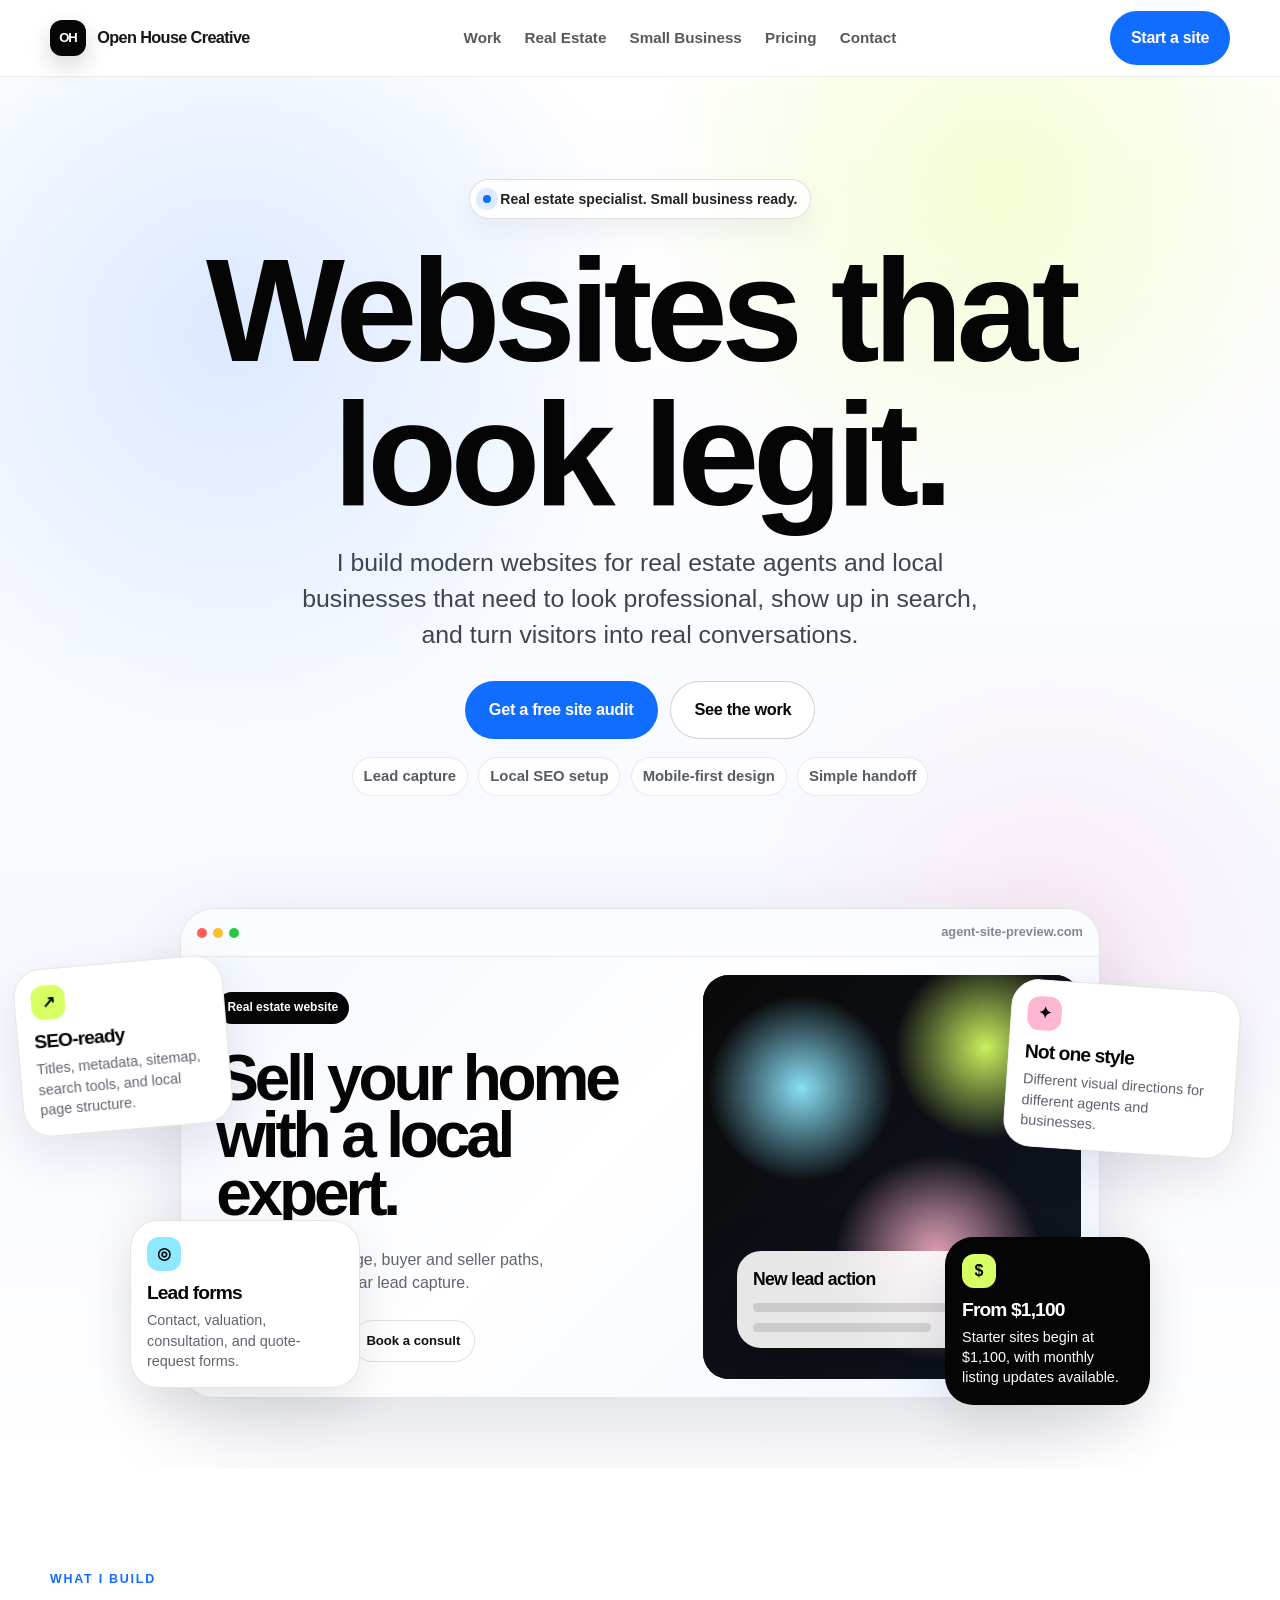
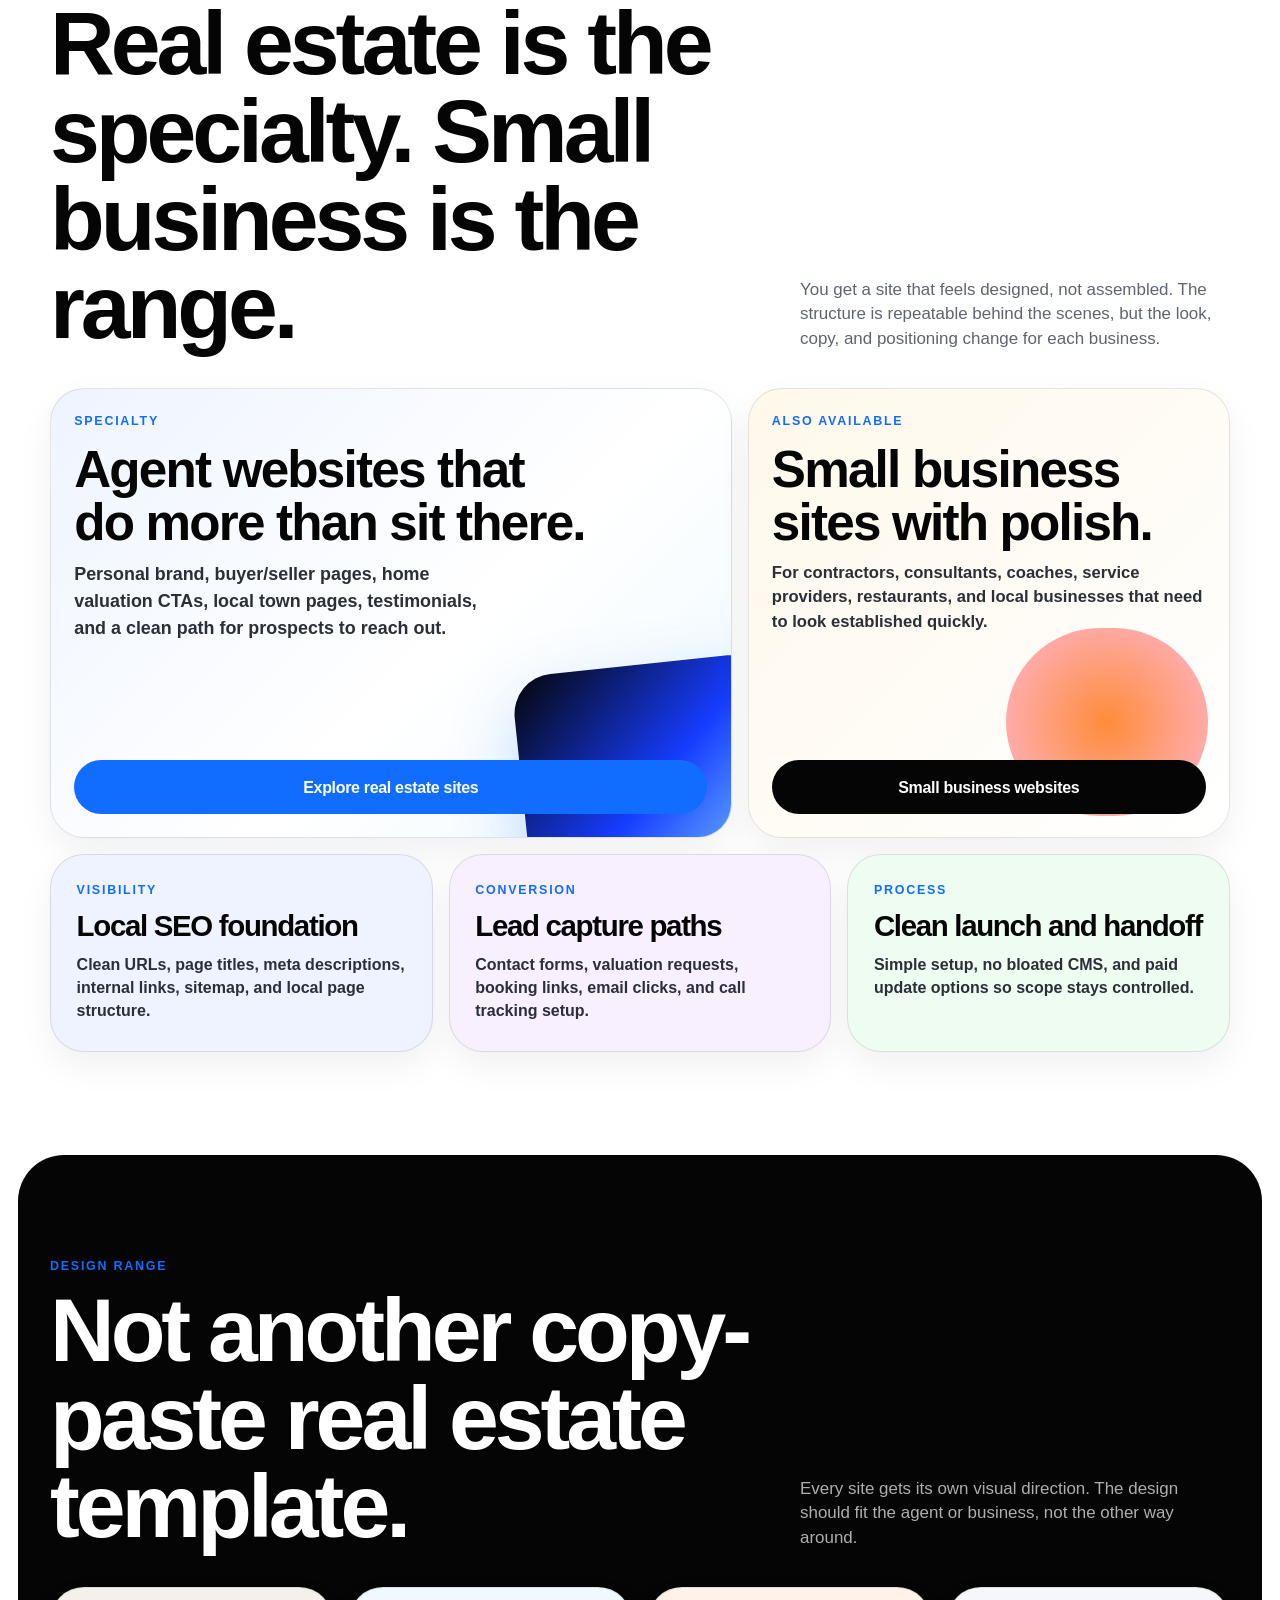
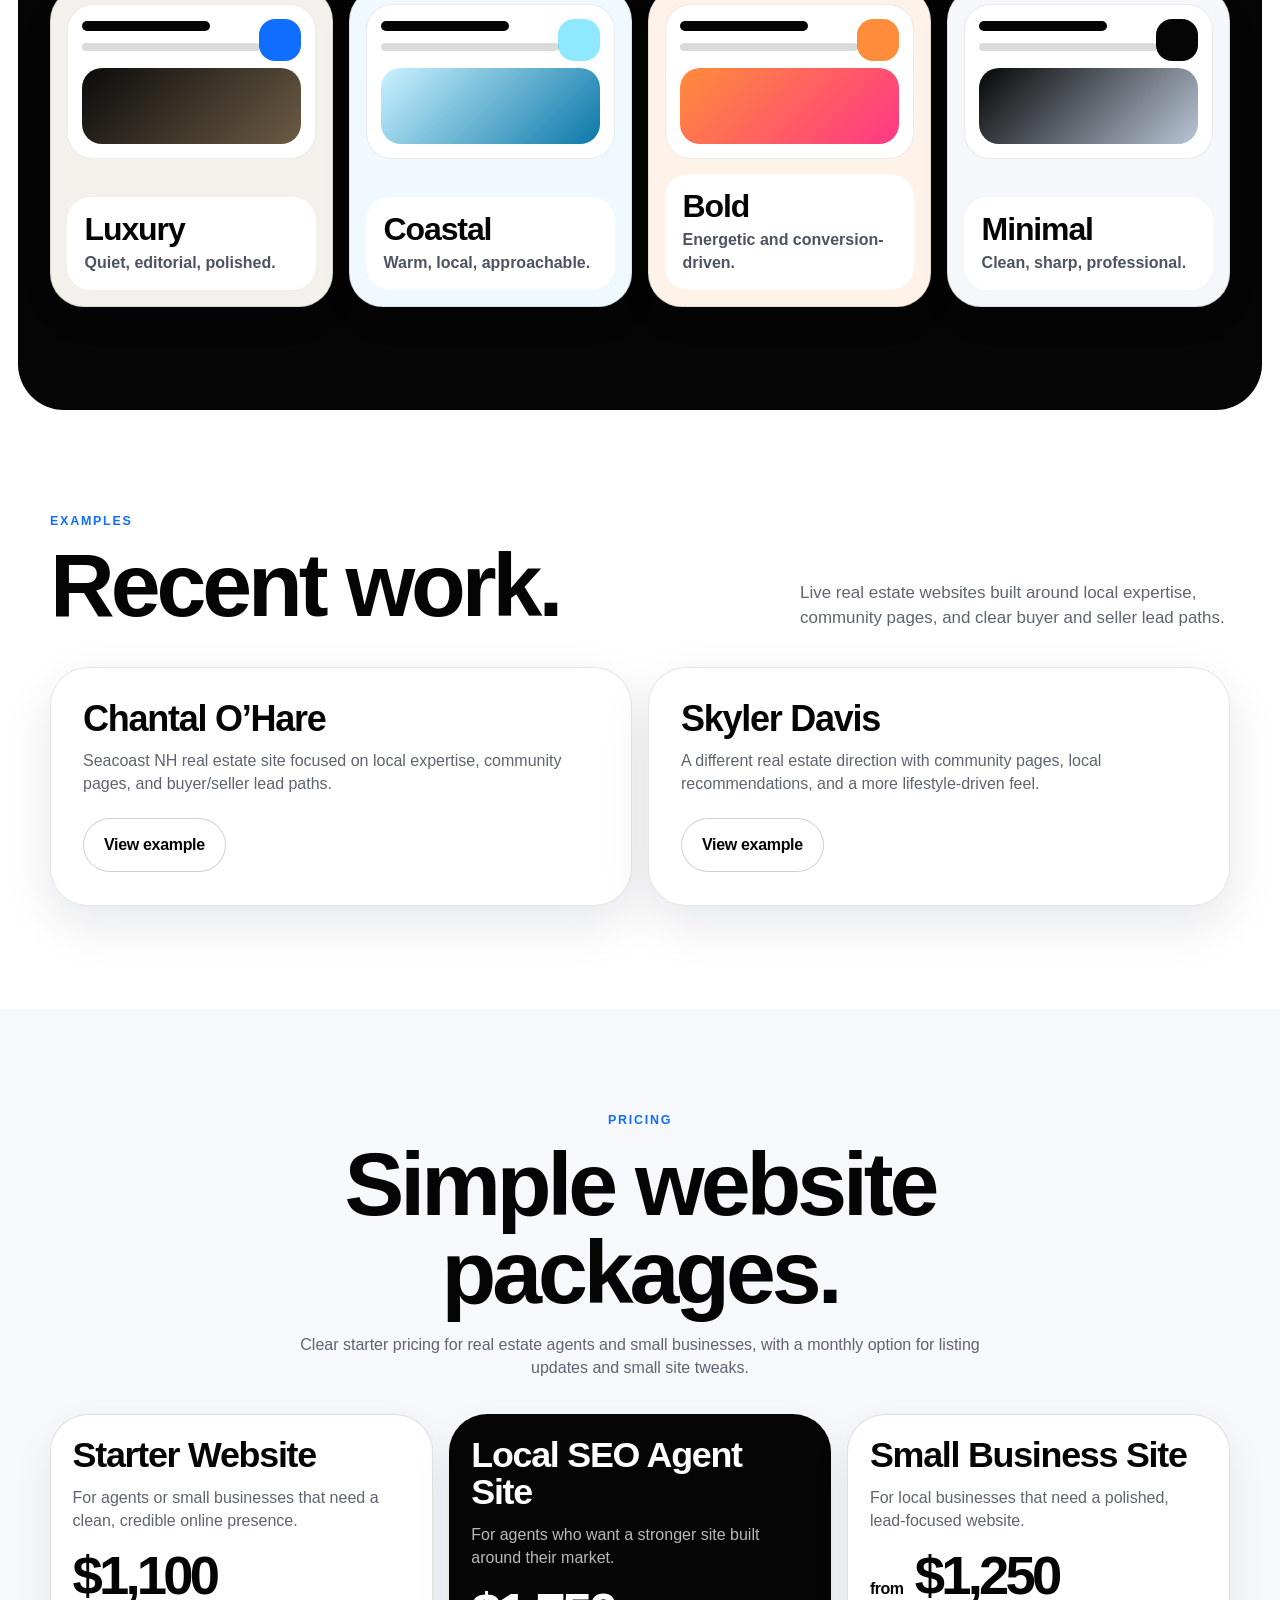
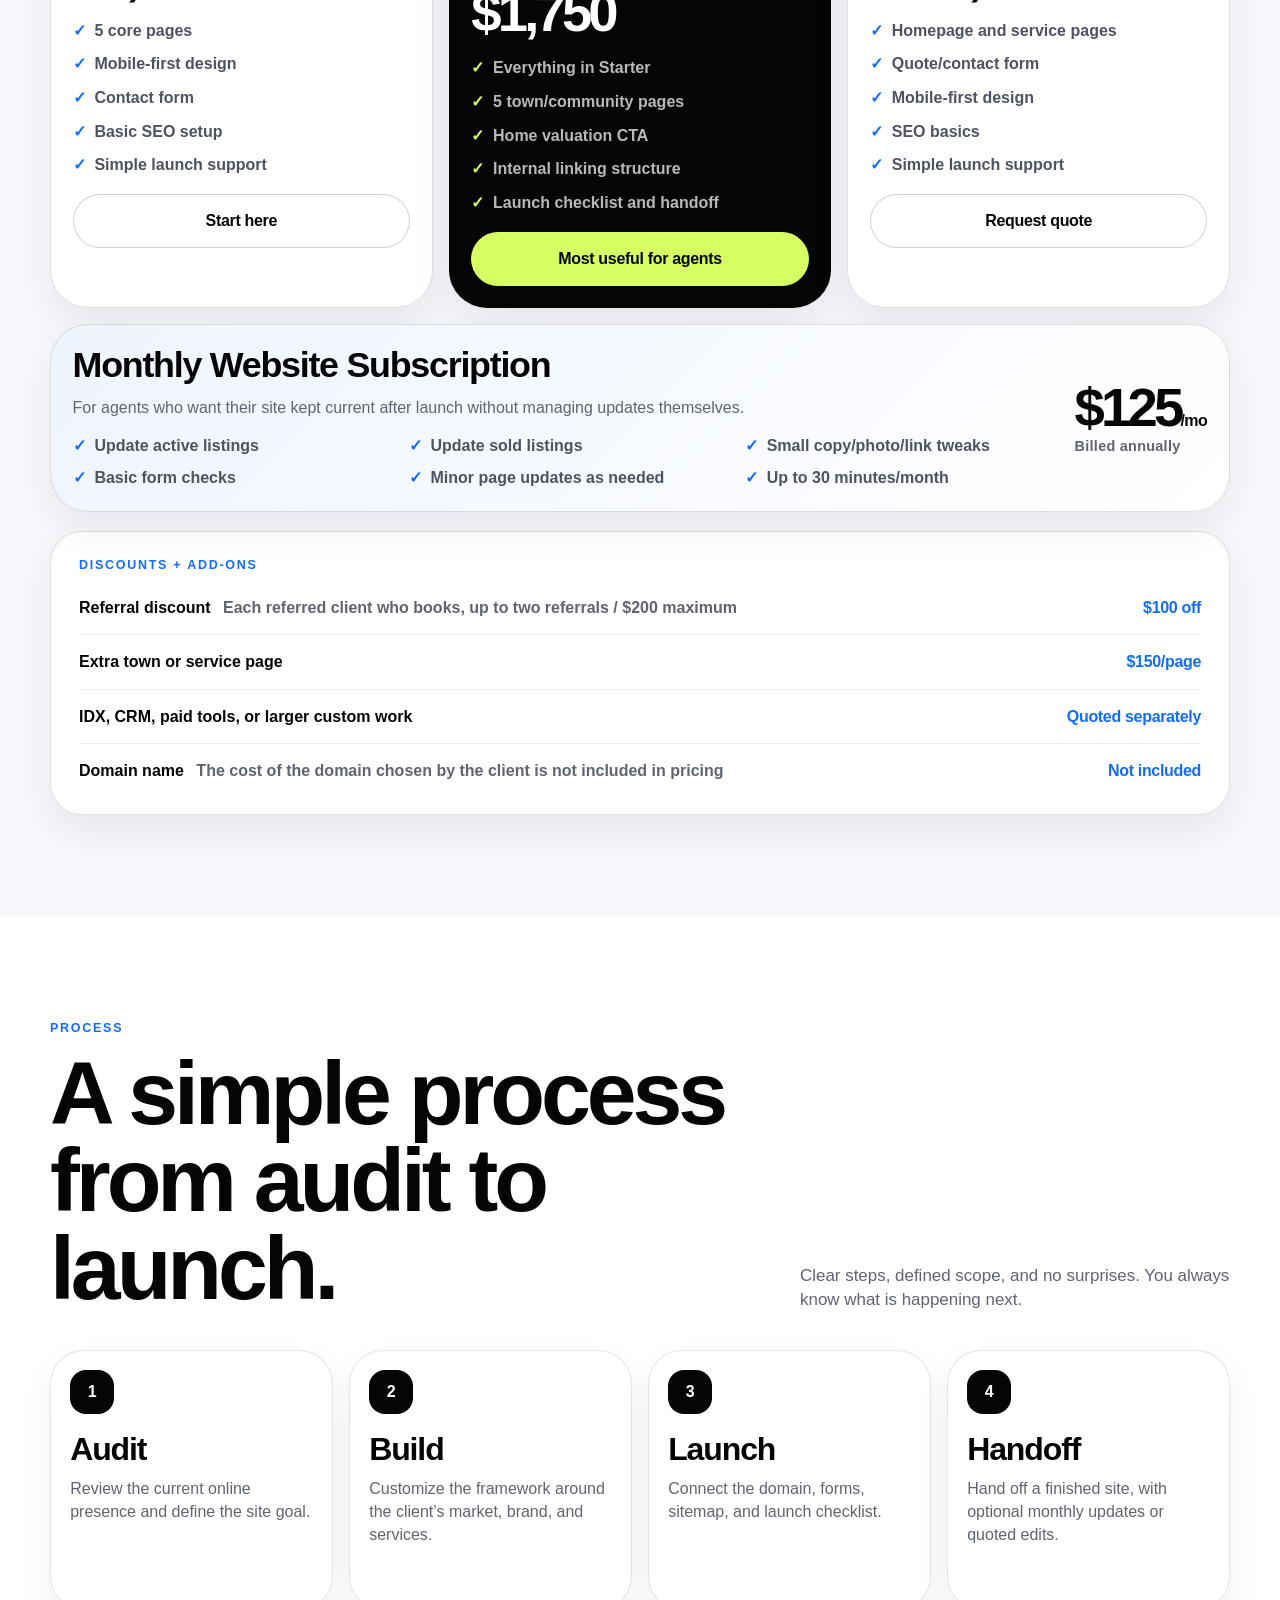
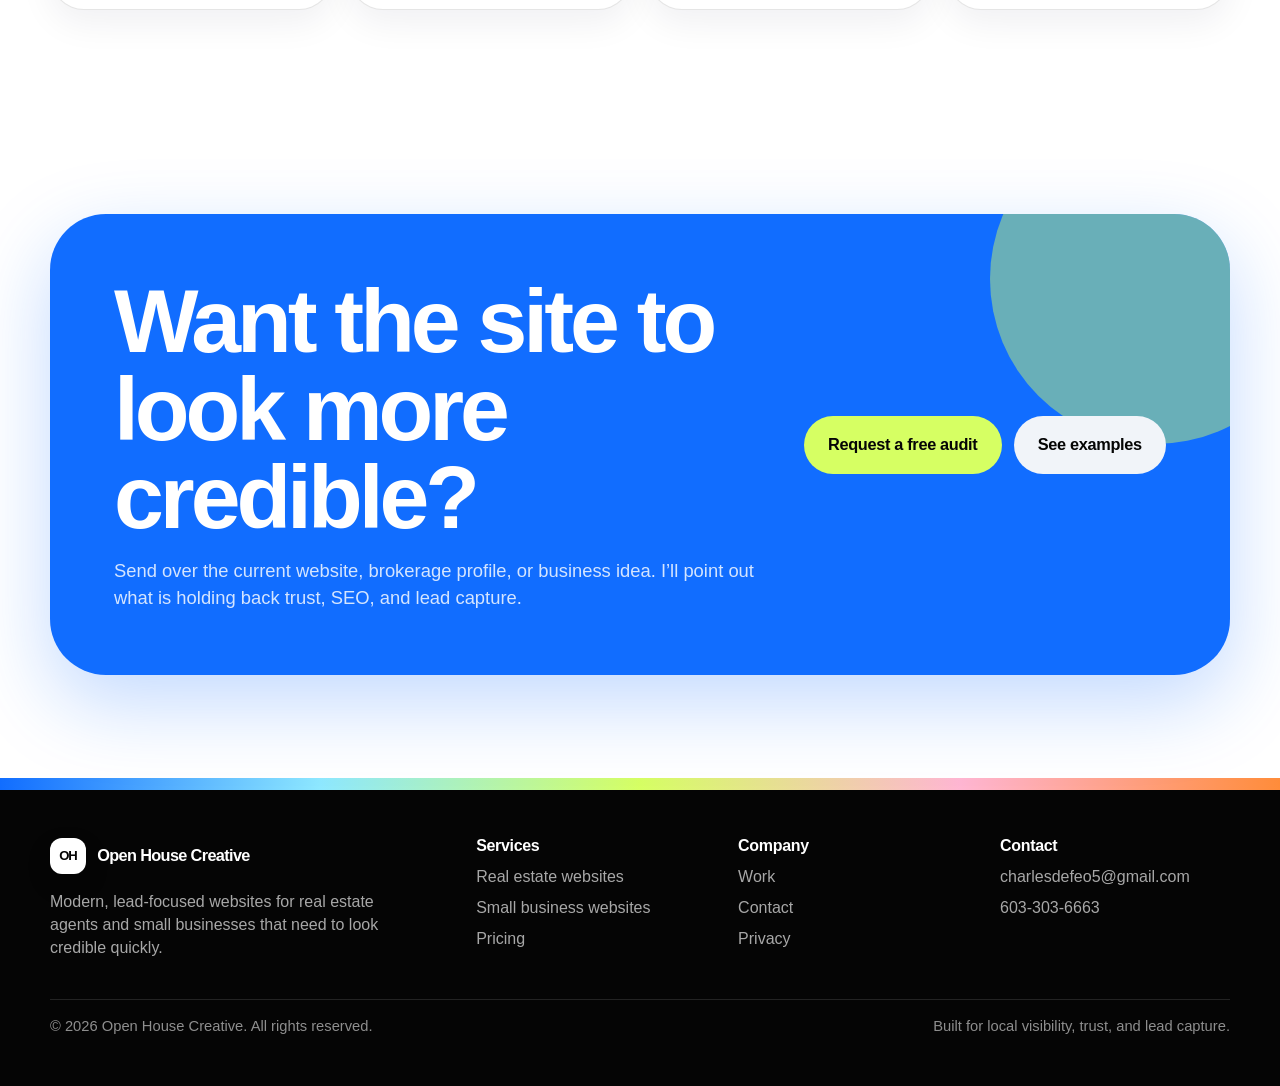
==== commit d1b887c2: "Add files via upload" ====
--- a/index.html
+++ b/index.html
@@ -6,11 +6,9 @@
 <title>Open House Creative | Websites for Real Estate Agents &amp; Small Businesses</title>
 <meta name="description" content="Premium, lead-focused websites for real estate agents and small businesses. Clean design, local SEO structure, conversion-focused pages, and simple pricing.">
 <meta name="robots" content="index, follow">
-<link rel="canonical" href="https://www.defeowebstudio.com/">
 <meta property="og:title" content="Open House Creative | Websites for Real Estate Agents &amp; Small Businesses">
 <meta property="og:description" content="Premium, lead-focused websites for real estate agents and small businesses. Clean design, local SEO structure, conversion-focused pages, and simple pricing.">
 <meta property="og:type" content="website">
-<meta property="og:url" content="https://www.defeowebstudio.com/">
 <meta property="og:site_name" content="Open House Creative">
 <meta name="twitter:card" content="summary">
 <meta name="theme-color" content="#ffffff">
@@ -127,7 +125,8 @@
 .bottom{gap:.4rem}
 }
 </style>
-<script type="application/ld+json">{"@context": "https://schema.org", "@type": "ProfessionalService", "name": "Open House Creative", "description": "Lead-focused website design for real estate agents and small businesses.", "telephone": "+1-603-303-6663", "email": "charlesdefeo5@gmail.com", "url": "https://www.defeowebstudio.com", "areaServed": "United States", "serviceType": ["Real estate agent website design", "Small business website design", "Local SEO website design"]}</script>
+<script type="application/ld+json">{"@context": "https://schema.org", "@type": "ProfessionalService", "name": "Open House Creative", "description": "Lead-focused website design for real estate agents and small businesses.", "telephone": "+1-603-303-6663", "email": "charlesdefeo5@gmail.com", "areaServed": "United States", "serviceType": ["Real estate agent website design", "Small business website design", "Local SEO website design"]}</script>
+<link rel="stylesheet" href="assets/css/creative-refresh.css">
 </head>
 <body>
 <a class="skip" href="#main">Skip to content</a>
